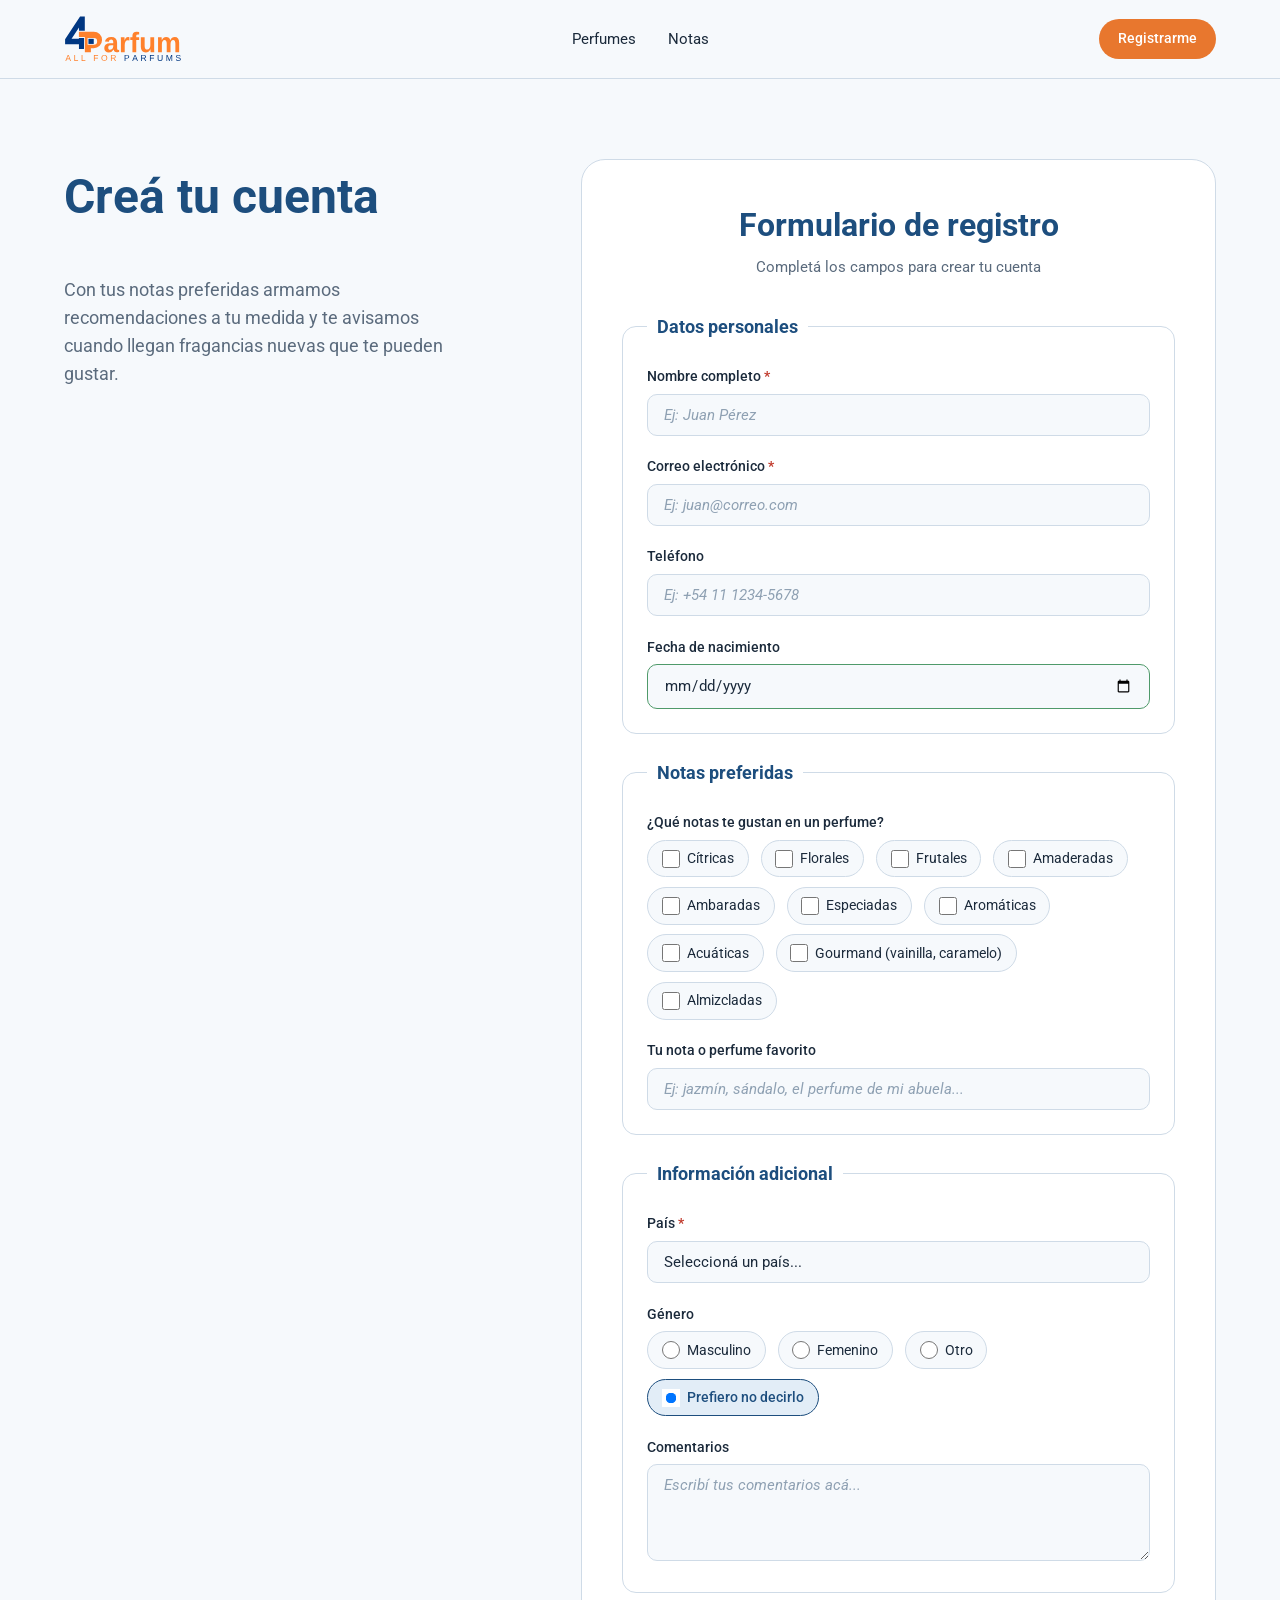
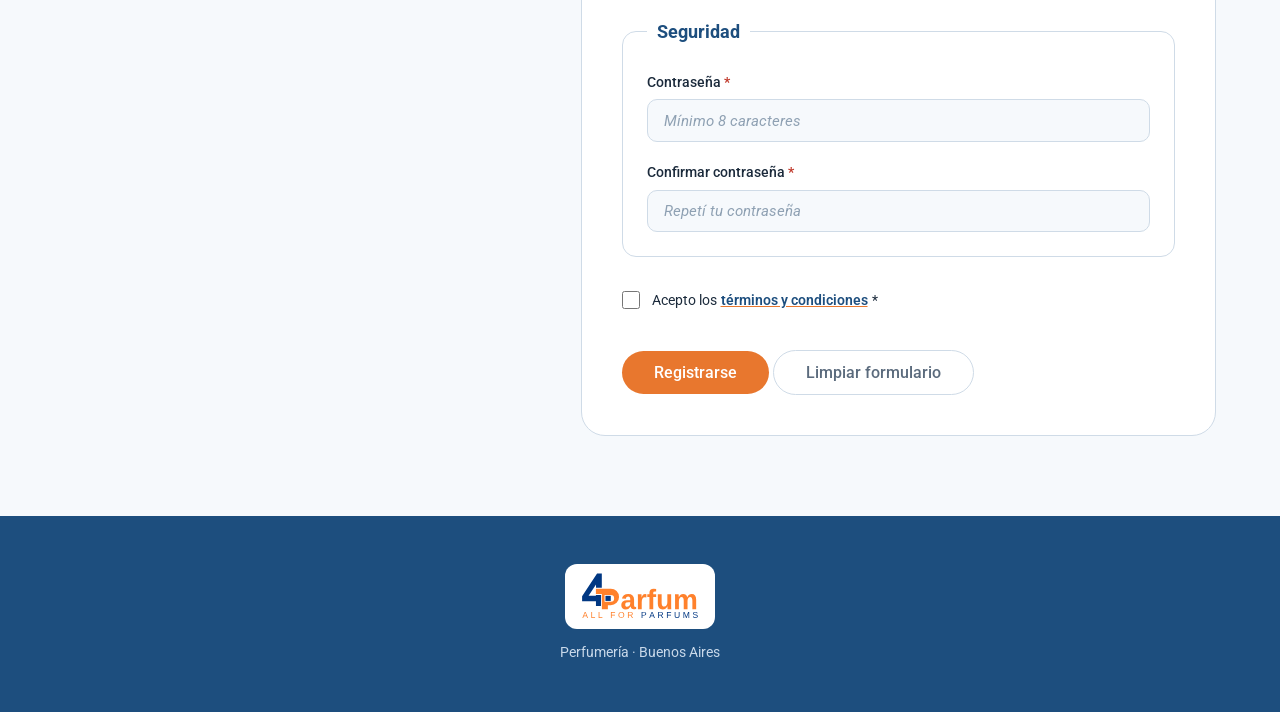
==== registro.html @ 25e63cc4 "first commit" ====
<!DOCTYPE html>
<html lang="es">
<head>
    <meta charset="UTF-8">
    <meta name="viewport" content="width=device-width, initial-scale=1.0">
    <title>Registrarme · 4-parfurm</title>
    <link rel="preconnect" href="https://fonts.googleapis.com">
    <link href="https://fonts.googleapis.com/css2?family=Roboto:wght@400;500;700&display=swap" rel="stylesheet">
    <link rel="stylesheet" href="styles.css">
</head>
<body>

    <header class="cabecera">
        <a class="logo" href="index.html">
            <img class="logo-icono" src="img/logo-4parfum.svg" alt="4Parfum · All for parfums">
        </a>
        <nav>
            <a href="index.html#catalogo">Perfumes</a>
            <a href="index.html#notas">Notas</a>
        </nav>
        <a href="registro.html" class="boton-registro activo">Registrarme</a>
    </header>

    <main>
        <section class="registro">
            <div class="registro-intro">
                <h2>Creá tu cuenta</h2>
                <p>Con tus notas preferidas armamos recomendaciones a tu medida y te avisamos cuando llegan fragancias nuevas que te pueden gustar.</p>
            </div>

            <div class="tarjeta-registro">
                <h2 class="titulo-form">Formulario de registro</h2>
                <p>Completá los campos para crear tu cuenta</p>

                <form action="#" method="POST">
                    <fieldset>
                        <legend>Datos personales</legend>

                        <div>
                            <label for="nombre">Nombre completo</label>
                            <input type="text" id="nombre" name="nombre" placeholder="Ej: Juan Pérez" required>
                        </div>

                        <div>
                            <label for="email">Correo electrónico</label>
                            <input type="email" id="email" name="email" placeholder="Ej: juan@correo.com" required>
                        </div>

                        <div>
                            <label for="telefono">Teléfono</label>
                            <input type="tel" id="telefono" name="telefono" placeholder="Ej: +54 11 1234-5678">
                        </div>

                        <div>
                            <label for="fechaNacimiento">Fecha de nacimiento</label>
                            <input type="date" id="fechaNacimiento" name="fechaNacimiento">
                        </div>
                    </fieldset>

                    <fieldset>
                        <legend>Notas preferidas</legend>

                        <div>
                            <label>¿Qué notas te gustan en un perfume?</label>
                            <div>
                                <label><input type="checkbox" name="notas" value="citricas"> Cítricas</label>
                                <label><input type="checkbox" name="notas" value="florales"> Florales</label>
                                <label><input type="checkbox" name="notas" value="frutales"> Frutales</label>
                                <label><input type="checkbox" name="notas" value="amaderadas"> Amaderadas</label>
                                <label><input type="checkbox" name="notas" value="ambaradas"> Ambaradas</label>
                                <label><input type="checkbox" name="notas" value="especiadas"> Especiadas</label>
                                <label><input type="checkbox" name="notas" value="aromaticas"> Aromáticas</label>
                                <label><input type="checkbox" name="notas" value="acuaticas"> Acuáticas</label>
                                <label><input type="checkbox" name="notas" value="gourmand"> Gourmand (vainilla, caramelo)</label>
                                <label><input type="checkbox" name="notas" value="almizcladas"> Almizcladas</label>
                            </div>
                        </div>

                        <div>
                            <label for="notaFavorita">Tu nota o perfume favorito</label>
                            <input type="text" id="notaFavorita" name="notaFavorita" placeholder="Ej: jazmín, sándalo, el perfume de mi abuela...">
                        </div>
                    </fieldset>

                    <fieldset>
                        <legend>Información adicional</legend>

                        <div>
                            <label for="pais">País</label>
                            <select id="pais" name="pais" required>
                                <option value="">Seleccioná un país...</option>
                                <option value="AR">Argentina</option>
                                <option value="BO">Bolivia</option>
                                <option value="BR">Brasil</option>
                                <option value="CL">Chile</option>
                                <option value="CO">Colombia</option>
                                <option value="EC">Ecuador</option>
                                <option value="ES">España</option>
                                <option value="MX">México</option>
                                <option value="PE">Perú</option>
                                <option value="UY">Uruguay</option>
                                <option value="VE">Venezuela</option>
                                <option value="OTRO">Otro</option>
                            </select>
                        </div>

                        <div>
                            <label>Género</label>
                            <div>
                                <label><input type="radio" name="genero" value="masculino"> Masculino</label>
                                <label><input type="radio" name="genero" value="femenino"> Femenino</label>
                                <label><input type="radio" name="genero" value="otro"> Otro</label>
                                <label><input type="radio" name="genero" value="noDeclarar" checked> Prefiero no decirlo</label>
                            </div>
                        </div>

                        <div>
                            <label for="comentarios">Comentarios</label>
                            <textarea id="comentarios" name="comentarios" rows="4" placeholder="Escribí tus comentarios acá..."></textarea>
                        </div>
                    </fieldset>

                    <fieldset>
                        <legend>Seguridad</legend>

                        <div>
                            <label for="password">Contraseña</label>
                            <input type="password" id="password" name="password" placeholder="Mínimo 8 caracteres" minlength="8" required>
                        </div>

                        <div>
                            <label for="confirmPassword">Confirmar contraseña</label>
                            <input type="password" id="confirmPassword" name="confirmPassword" placeholder="Repetí tu contraseña" minlength="8" required>
                        </div>
                    </fieldset>

                    <div>
                        <label>
                            <input type="checkbox" name="terminos" required>
                            Acepto los <a href="#">términos y condiciones</a> *
                        </label>
                    </div>

                    <div>
                        <button type="submit">Registrarse</button>
                        <button type="reset">Limpiar formulario</button>
                    </div>
                </form>
            </div>
        </section>
    </main>

    <footer class="pie">
        <div class="logo">
            <img class="logo-icono" src="img/logo-4parfum.svg" alt="4Parfum · All for parfums">
        </div>
        <p>Perfumería · Buenos Aires</p>
    </footer>

</body>
</html>
---- styles.css ----
*,
*::before,
*::after {
    box-sizing: border-box;
    margin: 0;
    padding: 0;
}

body {
    font-family: 'Roboto', Arial, sans-serif;
    background: #f6f9fc;
    line-height: 1.6;
    color: #1b2a3b;
}

h1, h2, h3 {
    font-weight: 700;
    color: #1d4e7e;
}

.cabecera {
    position: sticky;
    top: 0;
    z-index: 10;
    display: flex;
    align-items: center;
    justify-content: space-between;
    gap: 1rem;
    padding: 1rem 5vw;
    background: rgba(246, 249, 252, 0.92);
    backdrop-filter: blur(6px); 
    border-bottom: 1px solid #cfdbe7;
}

.logo {
    display: inline-flex;
}

.logo-icono {
    height: 46px;
    display: block;
}

.cabecera nav {
    display: flex;
    gap: 2rem;
}

.cabecera nav a {
    color: #1b2a3b;
    text-decoration: none;
    font-size: 0.95rem;
}

.cabecera nav a:hover {
    color: #e8772e;
}

.cabecera nav a.activo {
    color: #1d4e7e;
    font-weight: 600;
}

.boton-registro {
    background: #1d4e7e;
    color: #fff;
    text-decoration: none;
    padding: 0.5rem 1.2rem;
    border-radius: 999px;
    font-size: 0.9rem;
    font-weight: 500;
}

.boton-registro:hover {
    background: #13355a;
}

.boton-registro.activo {
    background: #e8772e;
}

.portada {
    display: grid;
    grid-template-columns: 1.2fr 1fr; 
    align-items: center;
    gap: 3rem;
    padding: 5rem 5vw 4rem;
    min-height: 80vh;
}

.portada h1 {
    font-size: clamp(2.4rem, 5vw, 4.2rem); 
    line-height: 1.1;
    letter-spacing: -0.02em;
    margin-bottom: 1.5rem;
    max-width: 12ch;
}

.portada p {
    font-size: 1.1rem;
    color: #5b6b7d;
    max-width: 42ch;
    margin-bottom: 2rem;
}

.boton-principal {
    display: inline-block;
    background: #e8772e;
    color: #fff;
    text-decoration: none;
    padding: 0.85rem 2.2rem;
    border-radius: 999px;
    font-weight: 500;
}

.boton-principal:hover {
    background: #c45f1a;
}

.portada-imagen {
    width: 100%;
    aspect-ratio: 4 / 3;
    object-fit: cover;     
    border-radius: 24px;
    display: block;
}

.catalogo,
.notas,
.registro {
    padding: 5rem 5vw;
}
.catalogo h2,
.notas h2,
.registro-intro h2 {
    font-size: clamp(2rem, 4vw, 3rem);
    margin-bottom: 2.5rem;
}
.grilla-productos {
    display: grid;
    grid-template-columns: repeat(auto-fill, minmax(230px, 1fr)); 
    gap: 3rem 2rem;
}
.producto {
    text-align: center;
}
.foto-producto {
    height: 190px;
    margin-bottom: 1rem;
}
.foto-producto img {
    width: 100%;
    height: 100%;
    object-fit: contain; 
    border-radius: 14px;
}
.marca {
    font-size: 0.8rem;
    color: #c45f1a;
    font-weight: 500;
}
.producto h3 {
    font-size: 1.35rem;
}
.notas-producto {
    font-size: 0.9rem;
    color: #5b6b7d;
    margin: 0.25rem 0 0.5rem;
}
.precio {
    font-weight: 600;
    margin-bottom: 1rem;
}
.precio span {
    font-weight: 400;
    color: #5b6b7d;
    font-size: 0.85rem;
}
.comprar {
    background: transparent;
    color: #1d4e7e;
    border: 1.5px solid #1d4e7e;
    padding: 0.55rem 1.4rem;
    border-radius: 999px;
    font-size: 0.9rem;
}
.comprar:hover {
    background: #1d4e7e;
    color: #fff;
}

.notas {
    background: #e2edf7;
}

.invitacion {
    background: #1d4e7e;
    color: #e2edf7;
    padding: 4rem 5vw;
    display: flex;
    align-items: center;
    justify-content: space-between;
    gap: 2rem;
    flex-wrap: wrap;
}

.invitacion h2 {
    color: #fff;
    font-size: clamp(1.8rem, 3.5vw, 2.6rem);
    margin-bottom: 0.5rem;
}

.invitacion p {
    max-width: 50ch;
}

.registro {
    min-height: calc(100vh - 160px); 
    display: grid;
    grid-template-columns: 1fr 1.4fr;
    gap: 4rem;
    align-items: start;
}

.registro-intro {
    position: sticky; 
    top: 7rem;
}

.registro-intro p {
    color: #5b6b7d;
    font-size: 1.1rem;
    max-width: 38ch;
}

.tarjeta-registro {
    background: #ffffff;
    border-radius: 24px;
    border: 1px solid #cfdbe7;
    padding: 2.5rem;
    width: 100%;
    max-width: 680px;
}

.titulo-form {
    font-size: 2rem;
    text-align: center;
    margin-bottom: 0.25rem;
}

.titulo-form + p {
    text-align: center;
    color: #5b6b7d;
    margin-bottom: 2rem;
    font-size: 0.95rem;
}

form {
    display: flex;
    flex-direction: column;  
    gap: 1.5rem;
}

fieldset {
    border: 1px solid #cfdbe7;
    border-radius: 14px;
    padding: 1.5rem;
}

fieldset:hover {
    border-color: #a9bfd4;
}

legend {
    font-size: 1.15rem;
    font-weight: 700;
    color: #1d4e7e;
    padding: 0 0.6rem;
}

fieldset > div {
    margin-bottom: 1.2rem;
}

fieldset > div:last-child {
    margin-bottom: 0;
}

label {
    display: block;
    font-weight: 500;
    font-size: 0.9rem;
    color: #1b2a3b;
    margin-bottom: 0.35rem;
    cursor: pointer;
}

input[type="text"],
input[type="email"],
input[type="tel"],
input[type="date"],
input[type="password"],
select,
textarea {
    width: 100%;
    padding: 0.7rem 1rem;
    border: 1.5px solid #cfdbe7;
    border-radius: 10px;
    font-size: 0.95rem;
    font-family: inherit;
    color: #1b2a3b;
    background: #f6f9fc;
    outline: none;
}

select:focus,
textarea:focus {
    border-color: #1d4e7e;
    box-shadow: 0 0 0 3px rgba(29, 78, 126, 0.15);
    background: #ffffff;
}

input::placeholder,
textarea::placeholder {
    color: #8fa1b3;
    font-style: italic;
}

select {
    appearance: none;
    padding-right: 2.5rem;
    cursor: pointer;
}

input[type="radio"],
input[type="checkbox"] {
    width: 18px;
    height: 18px;
    border: 1.5px solid #9db3c8;
    margin-right: 0.45rem;
    vertical-align: middle;
    cursor: pointer;
    background: #fff;
}

input[type="radio"] {
    border-radius: 50%;
}

input[type="checkbox"] {
    border-radius: 4px;
}

input[type="radio"]:checked {
    border-color: #1d4e7e;
    background: #1d4e7e;
    box-shadow: inset 0 0 0 4px #ffffff;
}

input[type="checkbox"]:checked {
    border-color: #1d4e7e;
    background: #1d4e7e;
}

input[type="radio"]:hover,
input[type="checkbox"]:hover {
    border-color: #1d4e7e;
}

input[type="radio"]:focus-visible,
input[type="checkbox"]:focus-visible {
    outline: 2px solid #e8772e;
    outline-offset: 2px;
}

fieldset > div > div {
    display: flex;
    flex-wrap: wrap;
    gap: 0.6rem 0.75rem;
    margin-top: 0.3rem;
}

fieldset > div > div label {
    display: inline-flex;
    align-items: center;
    font-weight: 400;
    font-size: 0.9rem;
    margin-bottom: 0;
    padding: 0.4rem 0.85rem;
    border-radius: 999px;
    background: #f6f9fc;
    border: 1px solid #cfdbe7;
}

fieldset > div > div label:has(input:checked) {
    background: #e2edf7;
    border-color: #1d4e7e;
    color: #1d4e7e;
    font-weight: 500;
}

fieldset > div > div label:has(input[name="notas"]:checked) {
    border-color: #e8772e;
    background: #fde7d6;
    color: #c45f1a;
}

form > div:has(input[name="terminos"]) {
    display: flex;
    align-items: flex-start;
    padding: 0.5rem 0;
}

form > div:has(input[name="terminos"]) label {
    display: inline-flex;
    align-items: center;
    flex-wrap: wrap;
    gap: 0.25rem;
    font-weight: 400;
    font-size: 0.9rem;
}

form > div:has(input[name="terminos"]) a {
    color: #1d4e7e;
    text-decoration: underline;
    text-decoration-color: #e8772e;
    font-weight: 600;
}

form > div:has(input[name="terminos"]) a:hover {
    color: #e8772e;
}

button {
    font-family: inherit;
    font-size: 1rem;
    font-weight: 500;
    padding: 0.75rem 2rem;
    border: none;
    border-radius: 999px;
    cursor: pointer;
    display: inline-flex;
    align-items: center;
    justify-content: center;
}

button[type="submit"] {
    background: #e8772e;
    color: white;
}

button[type="submit"]:hover {
    background: #c45f1a;
    transform: translateY(-2px);
    box-shadow: 0 8px 18px rgba(232, 119, 46, 0.35);
}

button[type="submit"]:active {
    transform: translateY(0);
    box-shadow: none;
}

button[type="reset"] {
    background: transparent;
    color: #5b6b7d;
    border: 1.5px solid #cfdbe7;
}

button[type="reset"]:hover {
    border-color: #5b6b7d;
    color: #1b2a3b;
}

input:valid:not(:placeholder-shown):not([type="radio"]):not([type="checkbox"]) {
    border-color: #4f9a6a; 
}

input:invalid:not(:placeholder-shown):not(:focus):not([type="radio"]):not([type="checkbox"]) {
    border-color: #c0392b; 
}

label:has(+ input[required])::after,
label:has(+ select[required])::after {
    content: ' *';
    color: #c0392b;
    font-weight: 600;
}

.pie {
    background: #1d4e7e;
    color: #c9d9ea;
    text-align: center;
    padding: 3rem 5vw;
    font-size: 0.9rem;
}

.pie .logo {
    background: #ffffff;
    padding: 0.6rem 1rem;
    border-radius: 12px;
    margin-bottom: 0.75rem;
}
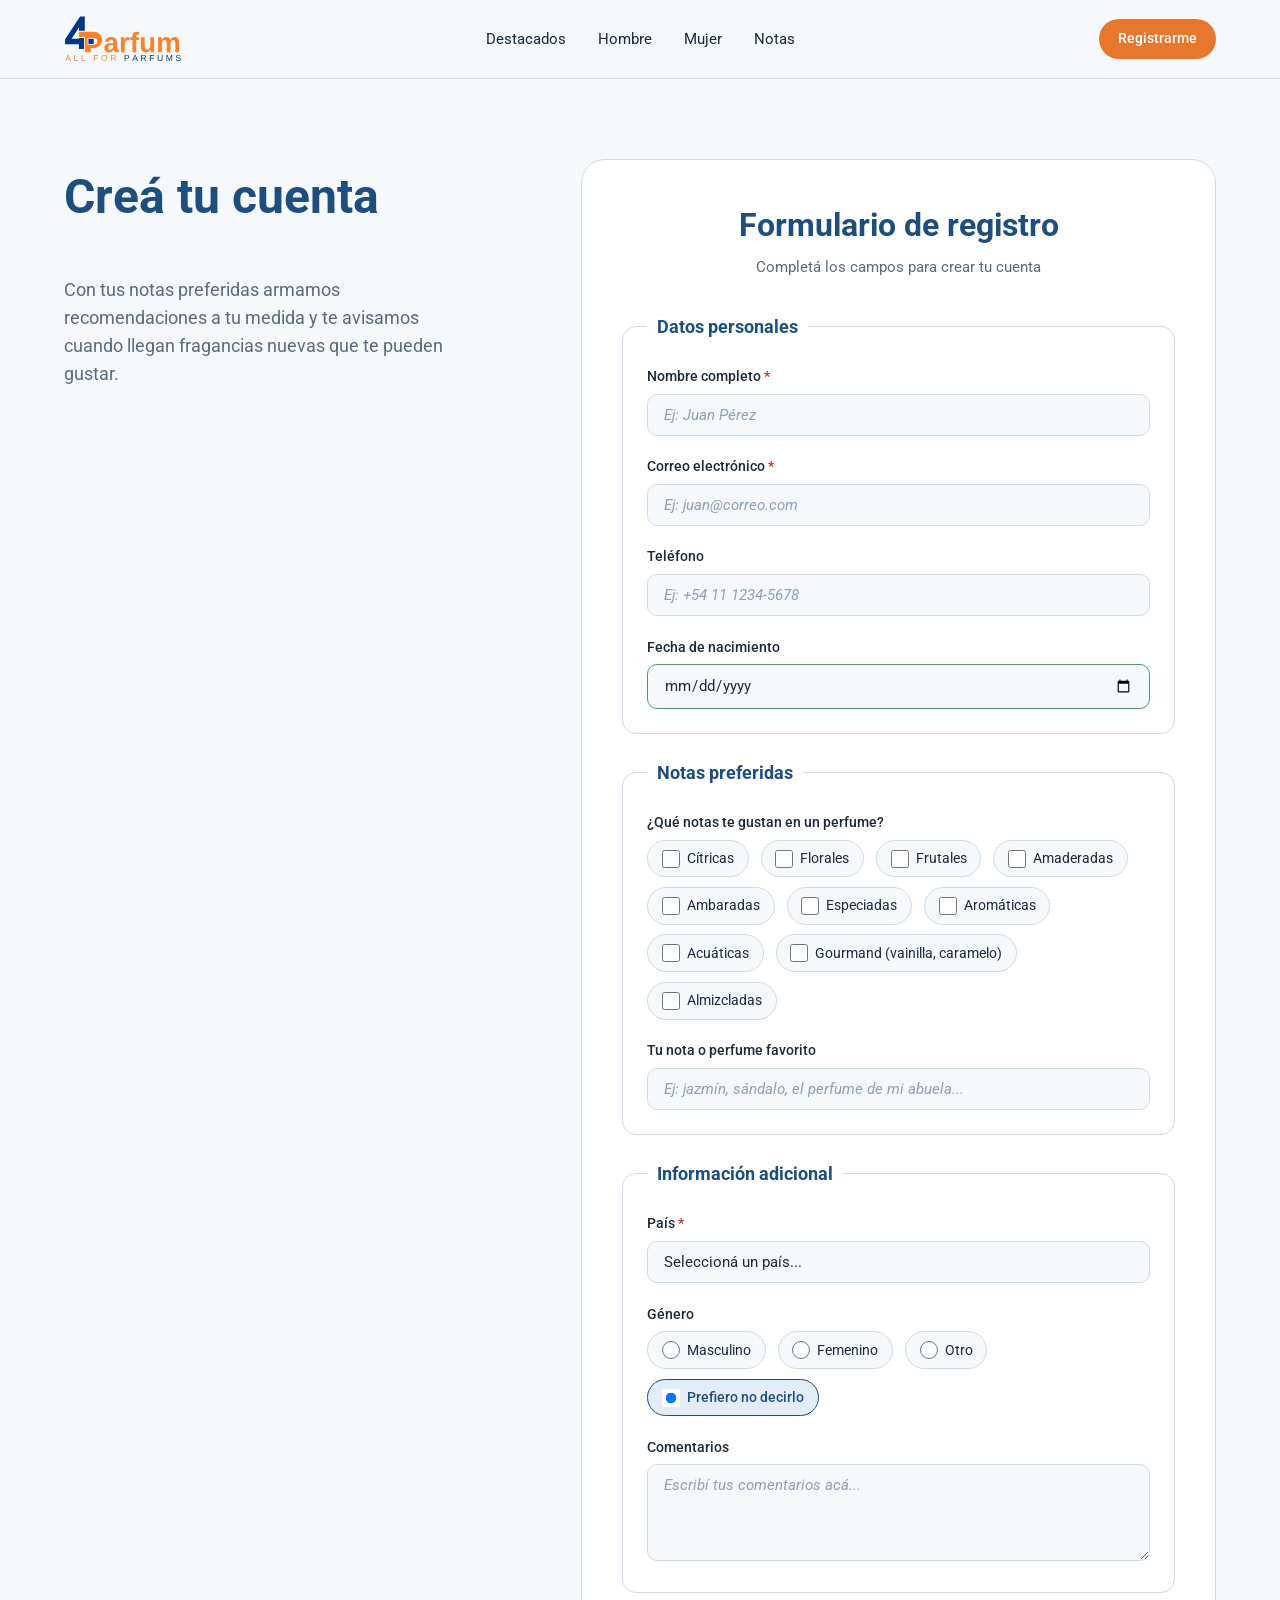
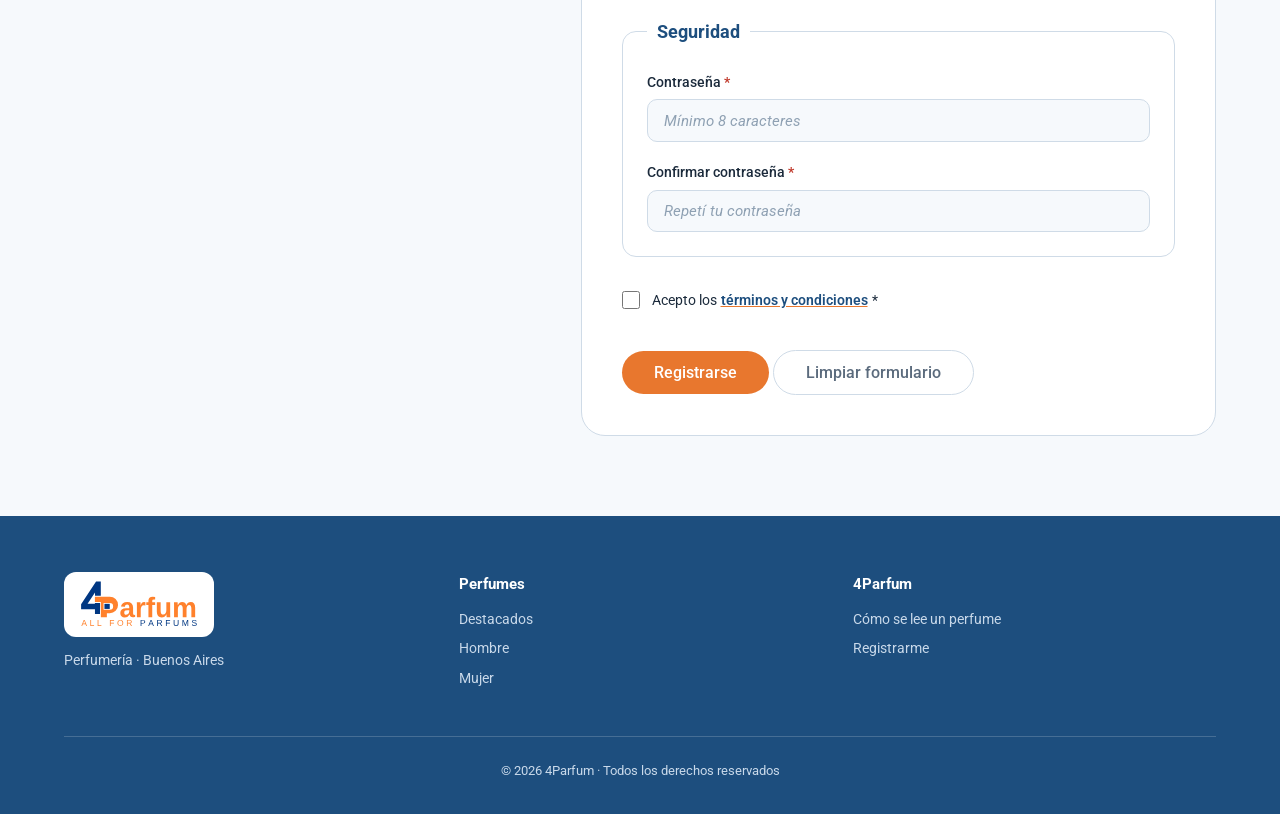
==== commit 0a30c5d9: "2.0" ====
--- a/registro.html
+++ b/registro.html
@@ -15,7 +15,9 @@
             <img class="logo-icono" src="img/logo-4parfum.svg" alt="4Parfum · All for parfums">
         </a>
         <nav>
-            <a href="index.html#catalogo">Perfumes</a>
+            <a href="index.html#destacados">Destacados</a>
+            <a href="hombre.html">Hombre</a>
+            <a href="mujer.html">Mujer</a>
             <a href="index.html#notas">Notas</a>
         </nav>
         <a href="registro.html" class="boton-registro activo">Registrarme</a>
@@ -151,10 +153,26 @@
     </main>
 
     <footer class="pie">
-        <div class="logo">
-            <img class="logo-icono" src="img/logo-4parfum.svg" alt="4Parfum · All for parfums">
+        <div class="pie-columnas">
+            <div>
+                <div class="logo">
+                    <img class="logo-icono" src="img/logo-4parfum.svg" alt="4Parfum · All for parfums">
+                </div>
+                <p>Perfumería · Buenos Aires</p>
+            </div>
+            <div>
+                <h4>Perfumes</h4>
+                <a href="index.html#destacados">Destacados</a>
+                <a href="hombre.html">Hombre</a>
+                <a href="mujer.html">Mujer</a>
+            </div>
+            <div>
+                <h4>4Parfum</h4>
+                <a href="index.html#notas">Cómo se lee un perfume</a>
+                <a href="registro.html">Registrarme</a>
+            </div>
         </div>
-        <p>Perfumería · Buenos Aires</p>
+        <p class="pie-legal">© 2026 4Parfum · Todos los derechos reservados</p>
     </footer>
 
 </body>
--- a/styles.css
+++ b/styles.css
@@ -6,6 +6,11 @@
     padding: 0;
 }
 
+html {
+    scroll-behavior: smooth;
+    scroll-padding-top: 5rem;
+}
+
 body {
     font-family: 'Roboto', Arial, sans-serif;
     background: #f6f9fc;
@@ -50,6 +55,7 @@
     color: #1b2a3b;
     text-decoration: none;
     font-size: 0.95rem;
+    transition: color 0.2s;
 }
 
 .cabecera nav a:hover {
@@ -69,6 +75,7 @@
     border-radius: 999px;
     font-size: 0.9rem;
     font-weight: 500;
+    transition: background 0.2s;
 }
 
 .boton-registro:hover {
@@ -111,10 +118,29 @@
     padding: 0.85rem 2.2rem;
     border-radius: 999px;
     font-weight: 500;
+    transition: background 0.2s, transform 0.2s, box-shadow 0.2s;
 }
 
 .boton-principal:hover {
     background: #c45f1a;
+    transform: translateY(-2px);
+    box-shadow: 0 8px 18px rgba(232, 119, 46, 0.35);
+}
+
+.ventajas {
+    list-style: none;
+    display: flex;
+    flex-wrap: wrap;
+    gap: 0.5rem 1.5rem;
+    margin-top: 2rem;
+    font-size: 0.9rem;
+    color: #5b6b7d;
+}
+
+.ventajas li::before {
+    content: '✓ ';
+    color: #e8772e;
+    font-weight: 700;
 }
 
 .portada-imagen {
@@ -130,21 +156,60 @@
 .registro {
     padding: 5rem 5vw;
 }
+.catalogo h1,
 .catalogo h2,
 .notas h2,
 .registro-intro h2 {
     font-size: clamp(2rem, 4vw, 3rem);
     margin-bottom: 2.5rem;
 }
+.catalogo h1:has(+ .bajada) {
+    margin-bottom: 0.5rem;
+}
+.bajada {
+    color: #5b6b7d;
+    font-size: 1.1rem;
+    margin-bottom: 2.5rem;
+}
 .grilla-productos {
     display: grid;
     grid-template-columns: repeat(auto-fill, minmax(230px, 1fr)); 
     gap: 3rem 2rem;
 }
 .producto {
+    position: relative;
+    display: flex;
+    flex-direction: column;
+    align-items: center;
     text-align: center;
+    background: #ffffff;
+    border: 1px solid #cfdbe7;
+    border-radius: 18px;
+    padding: 1.5rem 1.25rem;
+    transition: transform 0.25s, box-shadow 0.25s, border-color 0.25s;
+}
+.producto:hover {
+    transform: translateY(-6px);
+    border-color: #a9bfd4;
+    box-shadow: 0 16px 32px rgba(29, 78, 126, 0.14);
+}
+.etiqueta {
+    position: absolute;
+    top: 0.9rem;
+    left: 0.9rem;
+    z-index: 1;
+    background: #e8772e;
+    color: #fff;
+    font-size: 0.72rem;
+    font-weight: 600;
+    padding: 0.2rem 0.7rem;
+    border-radius: 999px;
+}
+.etiqueta.nuevo {
+    background: #1d4e7e;
 }
 .foto-producto {
+    width: 100%;
     height: 190px;
     margin-bottom: 1rem;
 }
@@ -153,6 +218,10 @@
     height: 100%;
     object-fit: contain; 
     border-radius: 14px;
+    transition: transform 0.35s;
+}
+.producto:hover .foto-producto img {
+    transform: scale(1.07);
 }
 .marca {
     font-size: 0.8rem;
@@ -183,10 +252,73 @@
     padding: 0.55rem 1.4rem;
     border-radius: 999px;
     font-size: 0.9rem;
+    margin-top: auto;
+    transition: background 0.2s, color 0.2s;
 }
 .comprar:hover {
     background: #1d4e7e;
     color: #fff;
+}
+
+.categorias {
+    display: grid;
+    grid-template-columns: repeat(auto-fit, minmax(300px, 1fr));
+    gap: 2rem;
+    padding: 0 5vw 5rem;
+}
+
+.categoria {
+    display: flex;
+    align-items: center;
+    justify-content: space-between;
+    gap: 1.5rem;
+    min-height: 240px;
+    padding: 2.5rem;
+    border-radius: 24px;
+    text-decoration: none;
+    color: #1b2a3b;
+    overflow: hidden;
+    transition: transform 0.25s, box-shadow 0.25s;
+}
+
+.categoria.hombre {
+    background: linear-gradient(135deg, #e2edf7, #bcd3e8);
+}
+
+.categoria.mujer {
+    background: linear-gradient(135deg, #fde7d6, #f6c39d);
+}
+
+.categoria:hover {
+    box-shadow: 0 16px 32px rgba(29, 78, 126, 0.18);
+}
+
+.categoria h2 {
+    font-size: clamp(2rem, 4vw, 3rem);
+    line-height: 1.1;
+    margin: 0.25rem 0 1rem;
+}
+
+.categoria p {
+    font-size: 0.9rem;
+    color: #5b6b7d;
+}
+
+.categoria span {
+    font-weight: 600;
+    color: #c45f1a;
+}
+
+.categoria img {
+    height: 180px;
+    max-width: 40%;
+    object-fit: contain;
+    mix-blend-mode: multiply;
+    transition: transform 0.35s;
+}
+
+.categoria:hover img {
+    transform: scale(1.05);
 }
 
 .notas {
@@ -489,9 +621,14 @@
 .pie {
     background: #1d4e7e;
     color: #c9d9ea;
-    text-align: center;
-    padding: 3rem 5vw;
-    font-size: 0.9rem;
+    padding: 3.5rem 5vw 2rem;
+    font-size: 0.9rem;
+}
+
+.pie-columnas {
+    display: grid;
+    grid-template-columns: repeat(auto-fit, minmax(170px, 1fr));
+    gap: 2rem;
 }
 
 .pie .logo {
@@ -500,3 +637,29 @@
     border-radius: 12px;
     margin-bottom: 0.75rem;
 }
+
+.pie h4 {
+    color: #ffffff;
+    font-size: 0.95rem;
+    margin-bottom: 0.75rem;
+}
+
+.pie a {
+    display: block;
+    color: #c9d9ea;
+    text-decoration: none;
+    margin-bottom: 0.4rem;
+    transition: color 0.2s;
+}
+
+.pie a:hover {
+    color: #e8772e;
+}
+
+.pie-legal {
+    margin-top: 2.5rem;
+    padding-top: 1.5rem;
+    border-top: 1px solid rgba(255, 255, 255, 0.18);
+    text-align: center;
+    font-size: 0.8rem;
+}
